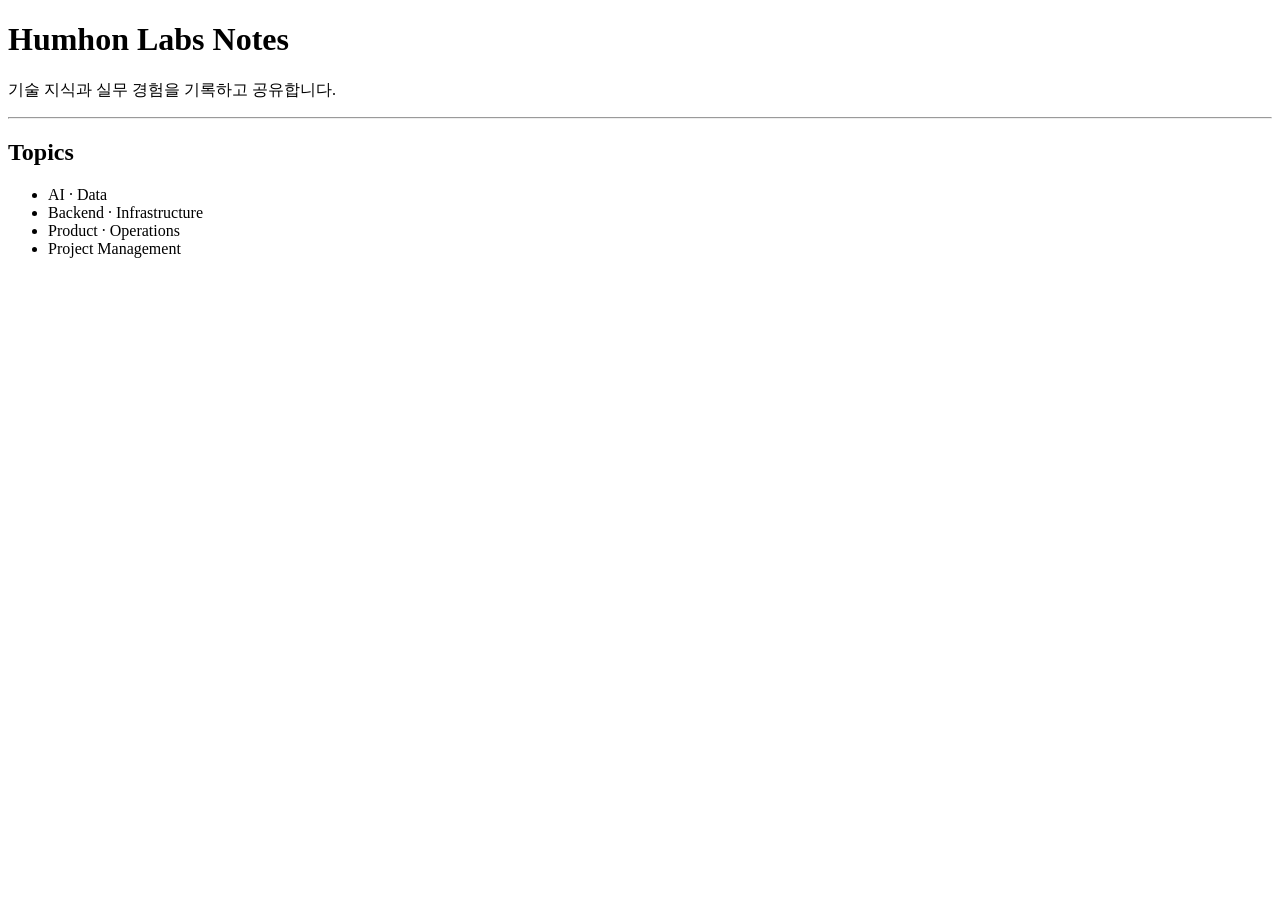
==== index.html @ 0d0e8475 "Add initial index.html for Humhon Labs Notes" ====
<!doctype html>
<html lang="ko">
<head>
  <meta charset="UTF-8" />
  <meta name="viewport" content="width=device-width, initial-scale=1.0" />
  <title>Humhon Labs Notes</title>
</head>
<body>
  <h1>Humhon Labs Notes</h1>
  <p>기술 지식과 실무 경험을 기록하고 공유합니다.</p>

  <hr />

  <h2>Topics</h2>
  <ul>
    <li>AI · Data</li>
    <li>Backend · Infrastructure</li>
    <li>Product · Operations</li>
    <li>Project Management</li>
  </ul>
</body>
</html>
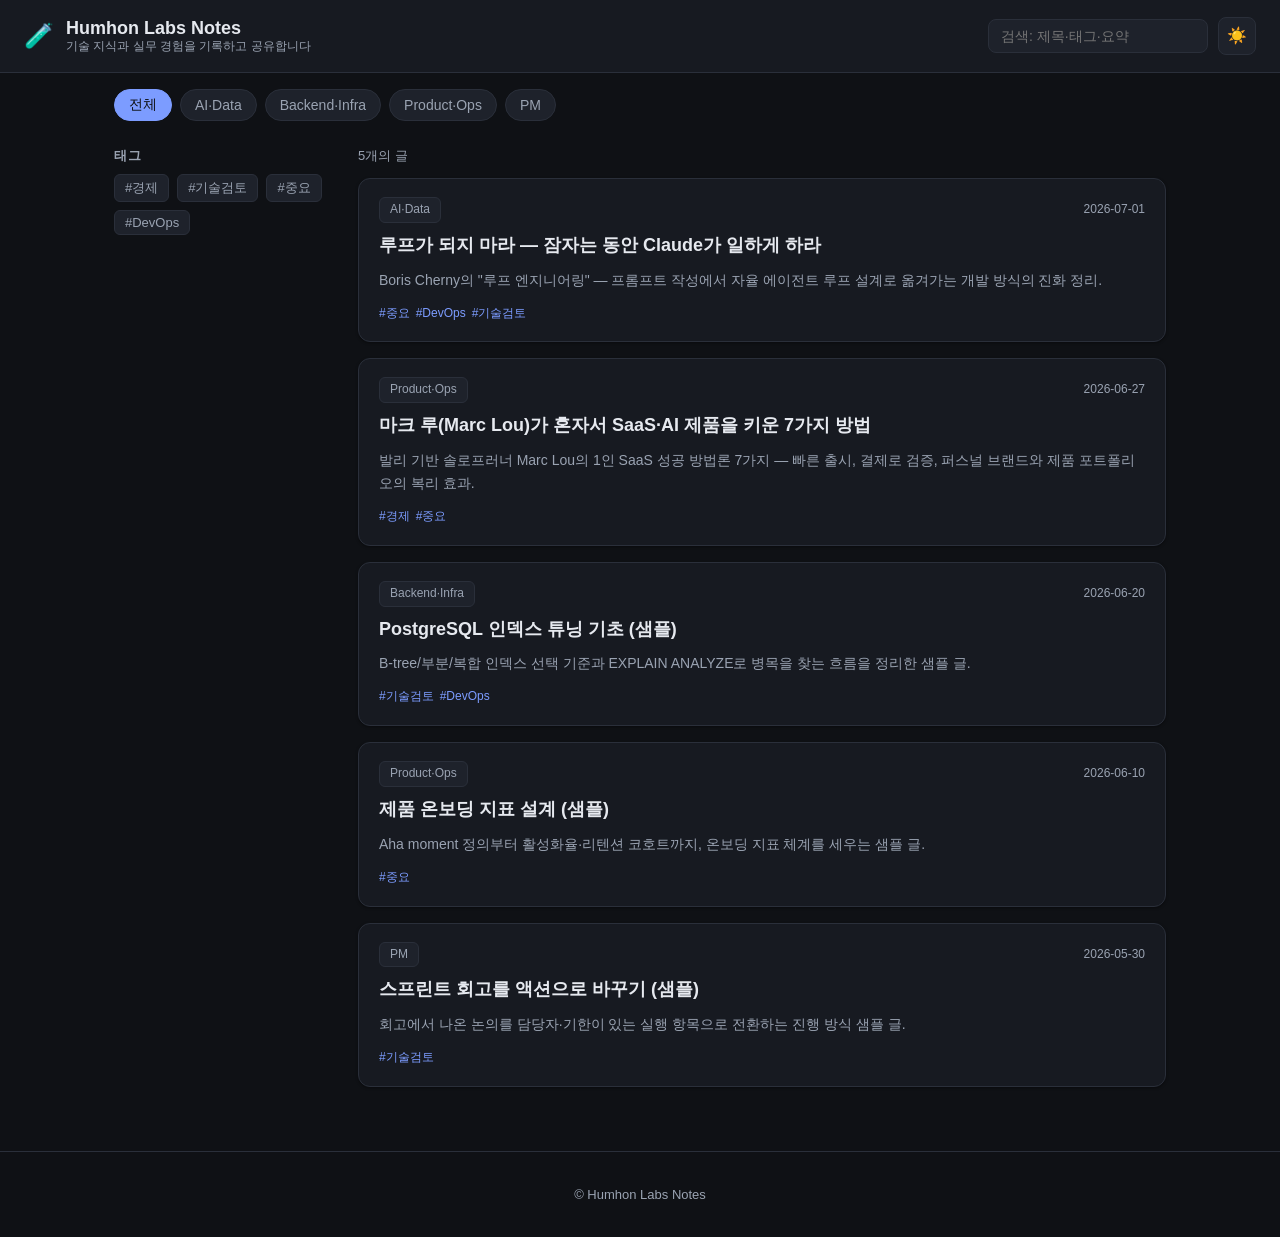
==== commit ea7dee7c: "feat: add list page with category/tag/search filters and theme toggle Co-Authored-By: Claude Opus 4." ====
--- a/index.html
+++ b/index.html
@@ -4,19 +4,48 @@
   <meta charset="UTF-8" />
   <meta name="viewport" content="width=device-width, initial-scale=1.0" />
   <title>Humhon Labs Notes</title>
+  <link rel="stylesheet" href="assets/style.css" />
+  <script>
+    (function () {
+      try { document.documentElement.setAttribute('data-theme', localStorage.getItem('labnotes-theme') || 'dark'); }
+      catch (e) { document.documentElement.setAttribute('data-theme', 'dark'); }
+    })();
+  </script>
 </head>
 <body>
-  <h1>Humhon Labs Notes</h1>
-  <p>기술 지식과 실무 경험을 기록하고 공유합니다.</p>
+  <header class="site-header">
+    <a class="brand" href="index.html">
+      <span class="brand-mark">🧪</span>
+      <span class="brand-text"><strong>Humhon Labs Notes</strong><small>기술 지식과 실무 경험을 기록하고 공유합니다</small></span>
+    </a>
+    <div class="header-actions">
+      <input id="search" type="search" placeholder="검색: 제목·태그·요약" aria-label="글 검색" />
+      <button id="theme-toggle" class="icon-btn" type="button" aria-label="테마 전환">🌙</button>
+    </div>
+  </header>
 
-  <hr />
+  <nav id="category-nav" class="category-nav" aria-label="카테고리"></nav>
 
-  <h2>Topics</h2>
-  <ul>
-    <li>AI · Data</li>
-    <li>Backend · Infrastructure</li>
-    <li>Product · Operations</li>
-    <li>Project Management</li>
-  </ul>
+  <main class="layout">
+    <aside class="sidebar">
+      <div class="sidebar-head">
+        <h2>태그</h2>
+        <button id="clear-tags" class="text-btn" type="button" style="display:none">초기화</button>
+      </div>
+      <div id="tag-filter" class="tag-filter"></div>
+    </aside>
+
+    <section class="content">
+      <div id="result-count" class="result-count" aria-live="polite"></div>
+      <div id="post-list" class="post-list"></div>
+      <p id="empty-state" class="empty" style="display:none">조건에 맞는 글이 없습니다.</p>
+    </section>
+  </main>
+
+  <footer class="site-footer">© Humhon Labs Notes</footer>
+
+  <script src="data/posts.js"></script>
+  <script src="assets/app.js"></script>
+  <script src="assets/theme.js"></script>
 </body>
 </html>
--- a/assets/style.css
+++ b/assets/style.css
@@ -0,0 +1,130 @@
+:root {
+  --bg: #0f1115;
+  --bg-elev: #171a21;
+  --bg-soft: #1e222b;
+  --border: #2a2f3a;
+  --text: #e6e9ef;
+  --text-dim: #9aa3b2;
+  --accent: #7c9cff;
+  --accent-ink: #0f1115;
+  --code-bg: #0b0d12;
+  --shadow: 0 1px 3px rgba(0,0,0,.4);
+}
+:root[data-theme="light"] {
+  --bg: #f7f8fa;
+  --bg-elev: #ffffff;
+  --bg-soft: #eef1f5;
+  --border: #dfe3ea;
+  --text: #1a1f29;
+  --text-dim: #5b6472;
+  --accent: #3355dd;
+  --accent-ink: #ffffff;
+  --code-bg: #f0f2f6;
+  --shadow: 0 1px 3px rgba(0,0,0,.08);
+}
+
+* { box-sizing: border-box; }
+html { -webkit-text-size-adjust: 100%; }
+body {
+  margin: 0;
+  font-family: -apple-system, BlinkMacSystemFont, "Segoe UI", "Apple SD Gothic Neo", "Malgun Gothic", "Noto Sans KR", sans-serif;
+  background: var(--bg);
+  color: var(--text);
+  line-height: 1.65;
+}
+a { color: var(--accent); text-decoration: none; }
+a:hover { text-decoration: underline; }
+
+.site-header {
+  display: flex; align-items: center; justify-content: space-between; gap: 16px;
+  padding: 16px 24px; border-bottom: 1px solid var(--border);
+  background: var(--bg-elev); position: sticky; top: 0; z-index: 10;
+}
+.brand { display: flex; align-items: center; gap: 12px; color: var(--text); }
+.brand:hover { text-decoration: none; }
+.brand-mark { font-size: 24px; }
+.brand-text { display: flex; flex-direction: column; line-height: 1.2; }
+.brand-text strong { font-size: 18px; }
+.brand-text small { color: var(--text-dim); font-size: 12px; }
+.header-actions { display: flex; align-items: center; gap: 10px; }
+#search {
+  background: var(--bg-soft); border: 1px solid var(--border); color: var(--text);
+  border-radius: 8px; padding: 8px 12px; min-width: 220px; font-size: 14px;
+}
+#search:focus { outline: 2px solid var(--accent); outline-offset: 1px; }
+.icon-btn {
+  background: var(--bg-soft); border: 1px solid var(--border); color: var(--text);
+  border-radius: 8px; width: 38px; height: 38px; font-size: 16px; cursor: pointer;
+}
+.icon-btn:focus-visible, .cat-btn:focus-visible, .tag-chip:focus-visible, .card:focus-visible {
+  outline: 2px solid var(--accent); outline-offset: 2px;
+}
+.text-btn { background: none; border: none; color: var(--accent); cursor: pointer; font-size: 14px; padding: 6px 8px; }
+
+.category-nav { display: flex; flex-wrap: wrap; gap: 8px; padding: 16px 24px 0; max-width: 1100px; margin: 0 auto; }
+.cat-btn {
+  background: var(--bg-soft); border: 1px solid var(--border); color: var(--text-dim);
+  border-radius: 999px; padding: 6px 14px; font-size: 14px; cursor: pointer;
+}
+.cat-btn.active { background: var(--accent); color: var(--accent-ink); border-color: var(--accent); }
+
+.layout { display: grid; grid-template-columns: 220px 1fr; gap: 24px; max-width: 1100px; margin: 0 auto; padding: 24px; }
+.layout.single { grid-template-columns: 1fr; max-width: 820px; }
+.sidebar-head { display: flex; align-items: center; justify-content: space-between; }
+.sidebar h2 { font-size: 13px; text-transform: uppercase; letter-spacing: .05em; color: var(--text-dim); margin: 0 0 8px; }
+.tag-filter { display: flex; flex-wrap: wrap; gap: 8px; }
+.tag-chip {
+  background: var(--bg-soft); border: 1px solid var(--border); color: var(--text-dim);
+  border-radius: 6px; padding: 4px 10px; font-size: 13px; cursor: pointer;
+}
+.tag-chip.active { background: var(--accent); color: var(--accent-ink); border-color: var(--accent); }
+
+.result-count { color: var(--text-dim); font-size: 13px; margin-bottom: 12px; }
+.post-list { display: grid; gap: 16px; }
+.card {
+  display: block; background: var(--bg-elev); border: 1px solid var(--border);
+  border-radius: 12px; padding: 18px 20px; color: var(--text); box-shadow: var(--shadow);
+  transition: border-color .15s, transform .15s;
+}
+.card:hover { text-decoration: none; border-color: var(--accent); transform: translateY(-2px); }
+.card-top { display: flex; align-items: center; justify-content: space-between; margin-bottom: 8px; }
+.card h2 { margin: 4px 0 8px; font-size: 18px; }
+.badge { background: var(--bg-soft); border: 1px solid var(--border); color: var(--text-dim); border-radius: 6px; padding: 2px 10px; font-size: 12px; }
+.card time { color: var(--text-dim); font-size: 12px; }
+.summary { color: var(--text-dim); margin: 0 0 12px; font-size: 14px; }
+.tags { display: flex; flex-wrap: wrap; gap: 6px; }
+.tag { color: var(--accent); font-size: 12px; }
+.empty { color: var(--text-dim); text-align: center; padding: 48px 0; }
+
+.post-meta h1 { font-size: 26px; margin: 8px 0 12px; }
+.post-meta .source { display: inline-block; margin-top: 10px; font-size: 14px; }
+.post-body { margin-top: 24px; }
+.back { margin-top: 40px; }
+
+.markdown h2 { margin-top: 32px; border-bottom: 1px solid var(--border); padding-bottom: 6px; }
+.markdown h3 { margin-top: 24px; }
+.markdown p, .markdown li { font-size: 15px; }
+.markdown blockquote {
+  margin: 16px 0; padding: 12px 16px; background: var(--bg-soft);
+  border-left: 4px solid var(--accent); border-radius: 8px; color: var(--text);
+}
+.markdown blockquote p { margin: 6px 0; }
+.markdown table { border-collapse: collapse; width: 100%; margin: 16px 0; font-size: 14px; display: block; overflow-x: auto; }
+.markdown th, .markdown td { border: 1px solid var(--border); padding: 8px 12px; text-align: left; }
+.markdown th { background: var(--bg-soft); }
+.markdown pre { background: var(--code-bg); border: 1px solid var(--border); border-radius: 10px; padding: 16px; overflow-x: auto; }
+.markdown code { font-family: "SFMono-Regular", Consolas, "Liberation Mono", monospace; font-size: 13.5px; }
+.markdown p code, .markdown li code { background: var(--bg-soft); padding: 1px 6px; border-radius: 4px; }
+.markdown pre code { background: none; padding: 0; }
+.markdown details { background: var(--bg-soft); border: 1px solid var(--border); border-radius: 8px; padding: 8px 14px; margin: 16px 0; }
+.markdown summary { cursor: pointer; font-weight: 600; }
+.markdown a { text-decoration: underline; }
+.notice { background: var(--bg-soft); border: 1px solid var(--border); border-radius: 8px; padding: 16px; color: var(--text-dim); }
+
+.site-footer { text-align: center; color: var(--text-dim); font-size: 13px; padding: 32px 0; border-top: 1px solid var(--border); margin-top: 40px; }
+
+@media (max-width: 720px) {
+  .layout { grid-template-columns: 1fr; }
+  .site-header { flex-wrap: wrap; }
+  #search { min-width: 0; flex: 1; }
+}
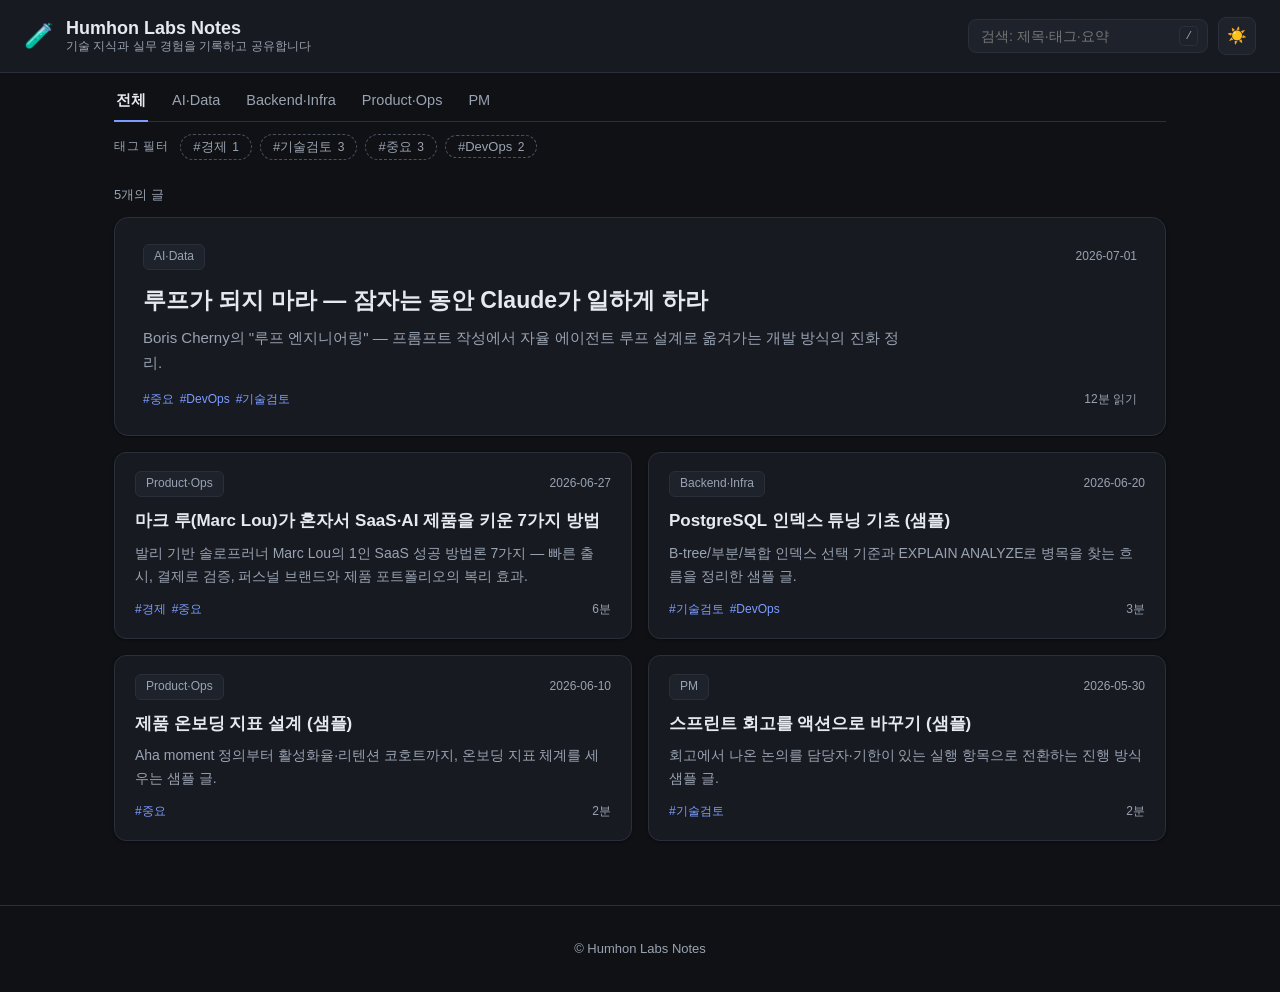
==== commit 73ea5abb: "디자인 개선" ====
--- a/index.html
+++ b/index.html
@@ -13,33 +13,38 @@
   </script>
 </head>
 <body>
+  <a class="skip-link" href="#content">본문으로 건너뛰기</a>
   <header class="site-header">
     <a class="brand" href="index.html">
       <span class="brand-mark">🧪</span>
-      <span class="brand-text"><strong>Humhon Labs Notes</strong><small>기술 지식과 실무 경험을 기록하고 공유합니다</small></span>
+      <div class="brand-text"><h1>Humhon Labs Notes</h1><small>기술 지식과 실무 경험을 기록하고 공유합니다</small></div>
     </a>
     <div class="header-actions">
-      <input id="search" type="search" placeholder="검색: 제목·태그·요약" aria-label="글 검색" />
+      <div class="search-wrap">
+        <input id="search" type="search" placeholder="검색: 제목·태그·요약" aria-label="글 검색" />
+        <span class="kbd-hint" aria-hidden="true">/</span>
+      </div>
       <button id="theme-toggle" class="icon-btn" type="button" aria-label="테마 전환">🌙</button>
     </div>
   </header>
 
-  <nav id="category-nav" class="category-nav" aria-label="카테고리"></nav>
+  <nav class="filters" aria-label="필터">
+    <div id="category-nav" class="category-nav"></div>
+    <div class="tag-row">
+      <span class="tag-row-label">태그 필터</span>
+      <span id="tag-filter" class="tag-filter"></span>
+      <button id="clear-tags" class="text-btn" type="button" style="display:none">초기화</button>
+    </div>
+  </nav>
 
-  <main class="layout">
-    <aside class="sidebar">
-      <div class="sidebar-head">
-        <h2>태그</h2>
-        <button id="clear-tags" class="text-btn" type="button" style="display:none">초기화</button>
-      </div>
-      <div id="tag-filter" class="tag-filter"></div>
-    </aside>
-
-    <section class="content">
-      <div id="result-count" class="result-count" aria-live="polite"></div>
-      <div id="post-list" class="post-list"></div>
-      <p id="empty-state" class="empty" style="display:none">조건에 맞는 글이 없습니다.</p>
-    </section>
+  <main id="content" class="list-main" tabindex="-1">
+    <div id="result-count" class="result-count" aria-live="polite"></div>
+    <div id="featured"></div>
+    <ul id="post-list" class="post-grid"></ul>
+    <div id="empty-state" class="empty" style="display:none">
+      <p>조건에 맞는 글이 없습니다.</p>
+      <button id="reset-all" class="reset-btn" type="button">필터 초기화</button>
+    </div>
   </main>
 
   <footer class="site-footer">© Humhon Labs Notes</footer>
--- a/assets/style.css
+++ b/assets/style.css
@@ -8,6 +8,7 @@
   --accent: #7c9cff;
   --accent-ink: #0f1115;
   --code-bg: #0b0d12;
+  --border-strong: #4a5262;
   --shadow: 0 1px 3px rgba(0,0,0,.4);
 }
 :root[data-theme="light"] {
@@ -20,6 +21,7 @@
   --accent: #3355dd;
   --accent-ink: #ffffff;
   --code-bg: #f0f2f6;
+  --border-strong: #aab2c0;
   --shadow: 0 1px 3px rgba(0,0,0,.08);
 }
 
@@ -43,88 +45,183 @@
 .brand { display: flex; align-items: center; gap: 12px; color: var(--text); }
 .brand:hover { text-decoration: none; }
 .brand-mark { font-size: 24px; }
+.skip-link {
+  position: absolute; left: -9999px; top: 0; z-index: 20;
+  background: var(--accent); color: var(--accent-ink); padding: 8px 16px;
+  border-radius: 0 0 8px 0; font-size: 14px;
+}
+.skip-link:focus { left: 0; }
+
 .brand-text { display: flex; flex-direction: column; line-height: 1.2; }
-.brand-text strong { font-size: 18px; }
+.brand-text strong, .brand-text h1 { font-size: 18px; margin: 0; line-height: inherit; }
 .brand-text small { color: var(--text-dim); font-size: 12px; }
 .header-actions { display: flex; align-items: center; gap: 10px; }
+.search-wrap { position: relative; display: flex; align-items: center; }
 #search {
   background: var(--bg-soft); border: 1px solid var(--border); color: var(--text);
-  border-radius: 8px; padding: 8px 12px; min-width: 220px; font-size: 14px;
+  border-radius: 8px; padding: 8px 34px 8px 12px; min-width: 240px; font-size: 14px;
 }
 #search:focus { outline: 2px solid var(--accent); outline-offset: 1px; }
+.kbd-hint {
+  position: absolute; right: 10px; border: 1px solid var(--border); border-radius: 4px;
+  padding: 0 5px; font-size: 11px; color: var(--text-dim); font-family: monospace;
+}
 .icon-btn {
   background: var(--bg-soft); border: 1px solid var(--border); color: var(--text);
   border-radius: 8px; width: 38px; height: 38px; font-size: 16px; cursor: pointer;
 }
-.icon-btn:focus-visible, .cat-btn:focus-visible, .tag-chip:focus-visible, .card:focus-visible {
+.icon-btn:focus-visible, .cat-tab:focus-visible, .tag-chip:focus-visible,
+.card:focus-visible, .mini-card:focus-visible, .pn-card:focus-visible,
+.toc-link:focus-visible, .copy-btn:focus-visible, .reset-btn:focus-visible,
+.text-btn:focus-visible {
   outline: 2px solid var(--accent); outline-offset: 2px;
 }
 .text-btn { background: none; border: none; color: var(--accent); cursor: pointer; font-size: 14px; padding: 6px 8px; }
 
-.category-nav { display: flex; flex-wrap: wrap; gap: 8px; padding: 16px 24px 0; max-width: 1100px; margin: 0 auto; }
-.cat-btn {
-  background: var(--bg-soft); border: 1px solid var(--border); color: var(--text-dim);
-  border-radius: 999px; padding: 6px 14px; font-size: 14px; cursor: pointer;
-}
-.cat-btn.active { background: var(--accent); color: var(--accent-ink); border-color: var(--accent); }
-
-.layout { display: grid; grid-template-columns: 220px 1fr; gap: 24px; max-width: 1100px; margin: 0 auto; padding: 24px; }
-.layout.single { grid-template-columns: 1fr; max-width: 820px; }
-.sidebar-head { display: flex; align-items: center; justify-content: space-between; }
-.sidebar h2 { font-size: 13px; text-transform: uppercase; letter-spacing: .05em; color: var(--text-dim); margin: 0 0 8px; }
-.tag-filter { display: flex; flex-wrap: wrap; gap: 8px; }
+.read-progress {
+  position: absolute; left: 0; bottom: -1px; height: 3px;
+  background: var(--accent); width: 0%; transition: width .1s linear;
+}
+
+.filters { display: flex; flex-direction: column; gap: 12px; padding: 8px 24px 0; max-width: 1100px; margin: 0 auto; }
+.category-nav { display: flex; flex-wrap: wrap; gap: 22px; border-bottom: 1px solid var(--border); }
+.cat-tab {
+  background: none; border: none; cursor: pointer; font-size: 14.5px; color: var(--text-dim);
+  padding: 10px 2px; margin-bottom: -1px; border-bottom: 2px solid transparent;
+}
+.cat-tab.active { border-bottom-color: var(--accent); color: var(--text); font-weight: 600; }
+
+.tag-row { display: flex; flex-wrap: wrap; gap: 8px; align-items: center; }
+.tag-row-label { color: var(--text-dim); font-size: 12px; text-transform: uppercase; letter-spacing: .05em; margin-right: 4px; }
+.tag-filter { display: contents; }
 .tag-chip {
-  background: var(--bg-soft); border: 1px solid var(--border); color: var(--text-dim);
-  border-radius: 6px; padding: 4px 10px; font-size: 13px; cursor: pointer;
-}
-.tag-chip.active { background: var(--accent); color: var(--accent-ink); border-color: var(--accent); }
-
+  background: transparent; border: 1px dashed var(--border-strong); color: var(--text-dim);
+  border-radius: 999px; padding: 3px 12px; font-size: 13px; cursor: pointer; white-space: nowrap;
+}
+.tag-chip.active { background: var(--accent); color: var(--accent-ink); border: 1px solid var(--accent); }
+.tag-count { font-size: 12px; margin-left: 2px; }
+
+.list-main { max-width: 1100px; margin: 0 auto; padding: 24px; }
 .result-count { color: var(--text-dim); font-size: 13px; margin-bottom: 12px; }
-.post-list { display: grid; gap: 16px; }
+.post-grid { display: grid; grid-template-columns: 1fr 1fr; gap: 16px; list-style: none; margin: 0; padding: 0; }
+.post-grid > li, .related-grid > li { display: flex; }
+.post-grid > li > .card, .related-grid > li > .mini-card { width: 100%; }
 .card {
-  display: block; background: var(--bg-elev); border: 1px solid var(--border);
+  display: flex; flex-direction: column; background: var(--bg-elev); border: 1px solid var(--border);
   border-radius: 12px; padding: 18px 20px; color: var(--text); box-shadow: var(--shadow);
   transition: border-color .15s, transform .15s;
 }
 .card:hover { text-decoration: none; border-color: var(--accent); transform: translateY(-2px); }
-.card-top { display: flex; align-items: center; justify-content: space-between; margin-bottom: 8px; }
-.card h2 { margin: 4px 0 8px; font-size: 18px; }
+.card-top { display: flex; align-items: center; gap: 8px; margin-bottom: 8px; }
+.card-top time, .post-info { color: var(--text-dim); font-size: 12px; margin-left: auto; white-space: nowrap; }
+.card h2 { margin: 4px 0 8px; font-size: 17px; line-height: 1.45; }
 .badge { background: var(--bg-soft); border: 1px solid var(--border); color: var(--text-dim); border-radius: 6px; padding: 2px 10px; font-size: 12px; }
-.card time { color: var(--text-dim); font-size: 12px; }
-.summary { color: var(--text-dim); margin: 0 0 12px; font-size: 14px; }
+.summary { color: var(--text-dim); margin: 0 0 12px; font-size: 14px; flex: 1; }
+.card-foot { display: flex; align-items: baseline; justify-content: space-between; gap: 12px; }
 .tags { display: flex; flex-wrap: wrap; gap: 6px; }
 .tag { color: var(--accent); font-size: 12px; }
-.empty { color: var(--text-dim); text-align: center; padding: 48px 0; }
-
-.post-meta h1 { font-size: 26px; margin: 8px 0 12px; }
-.post-meta .source { display: inline-block; margin-top: 10px; font-size: 14px; }
+.read-min { color: var(--text-dim); font-size: 12px; white-space: nowrap; }
+
+.card.featured { border-radius: 14px; padding: 26px 28px; margin-bottom: 16px; }
+.card.featured .card-top { margin-bottom: 10px; }
+.card.featured h2 { margin: 4px 0 10px; font-size: 23px; line-height: 1.4; }
+.card.featured .summary { font-size: 15px; margin-bottom: 14px; max-width: 760px; flex: none; }
+
+.empty { display: flex; flex-direction: column; gap: 12px; align-items: center; text-align: center; padding: 48px 0; }
+.empty p { color: var(--text-dim); margin: 0; }
+.reset-btn {
+  background: var(--bg-soft); border: 1px solid var(--border); color: var(--accent);
+  border-radius: 8px; padding: 8px 16px; font-size: 14px; cursor: pointer;
+}
+
+.post-layout { display: grid; grid-template-columns: 200px minmax(0, 1fr); gap: 32px; max-width: 1080px; margin: 0 auto; padding: 24px; }
+.section-label { font-size: 12px; text-transform: uppercase; letter-spacing: .06em; color: var(--text-dim); margin-bottom: 10px; }
+.toc { align-self: start; position: sticky; top: 88px; }
+.toc-details summary.section-label { margin-bottom: 10px; }
+@media (min-width: 861px) {
+  .toc-details summary { pointer-events: none; list-style: none; }
+  .toc-details summary::-webkit-details-marker { display: none; }
+}
+@media (max-width: 860px) {
+  .toc-details summary { cursor: pointer; }
+}
+.toc-list { display: flex; flex-direction: column; border-left: 1px solid var(--border); }
+.toc-link {
+  display: block; padding: 5px 12px; font-size: 13px; line-height: 1.45; cursor: pointer;
+  color: var(--text-dim); border-left: 2px solid transparent; margin-left: -1px;
+}
+.toc-link:hover { text-decoration: none; color: var(--text); }
+.toc-link.active { color: var(--accent); border-left-color: var(--accent); font-weight: 600; }
+
+.post-meta h1 { font-size: 27px; margin: 8px 0 12px; line-height: 1.45; }
+.post-meta .source { display: inline-block; margin-top: 10px; font-size: 14px; text-decoration: underline; }
 .post-body { margin-top: 24px; }
-.back { margin-top: 40px; }
-
-.markdown h2 { margin-top: 32px; border-bottom: 1px solid var(--border); padding-bottom: 6px; }
-.markdown h3 { margin-top: 24px; }
-.markdown p, .markdown li { font-size: 15px; }
+
+.post-footer { border-top: 1px solid var(--border); margin-top: 40px; padding-top: 24px; }
+.post-footer .section-label { margin-bottom: 12px; }
+.related-grid { display: grid; grid-template-columns: 1fr 1fr; gap: 12px; list-style: none; margin: 0; padding: 0; }
+.mini-card {
+  background: var(--bg-elev); border: 1px solid var(--border); border-radius: 10px;
+  padding: 14px 16px; color: var(--text); transition: border-color .15s;
+}
+.mini-card:hover { text-decoration: none; border-color: var(--accent); }
+.mini-top { display: flex; gap: 8px; align-items: center; margin-bottom: 6px; }
+.mini-top .badge { padding: 1px 8px; font-size: 11px; }
+.mini-top .read-min { font-size: 11px; }
+.mini-title { font-size: 14.5px; font-weight: 600; line-height: 1.45; }
+.no-related { color: var(--text-dim); font-size: 13px; margin: 0; }
+
+.prev-next { display: flex; justify-content: space-between; gap: 12px; margin-top: 20px; }
+.pn-card {
+  flex: 1; max-width: 48%; background: var(--bg-elev); border: 1px solid var(--border);
+  border-radius: 10px; padding: 12px 16px; color: var(--text); transition: border-color .15s;
+}
+.pn-card:hover { text-decoration: none; border-color: var(--accent); }
+.pn-card.next { margin-left: auto; text-align: right; }
+.pn-label { color: var(--text-dim); font-size: 12px; margin-bottom: 4px; }
+.pn-title { font-size: 14px; font-weight: 600; line-height: 1.4; overflow: hidden; text-overflow: ellipsis; white-space: nowrap; }
+
+.markdown h1 { display: none; }
+.markdown h2 { margin-top: 32px; border-bottom: 1px solid var(--border); padding-bottom: 6px; font-size: 21px; scroll-margin-top: 90px; }
+.markdown h3 { margin-top: 24px; font-size: 17px; }
+.markdown p, .markdown li { font-size: 15.5px; line-height: 1.75; }
 .markdown blockquote {
   margin: 16px 0; padding: 12px 16px; background: var(--bg-soft);
   border-left: 4px solid var(--accent); border-radius: 8px; color: var(--text);
 }
 .markdown blockquote p { margin: 6px 0; }
-.markdown table { border-collapse: collapse; width: 100%; margin: 16px 0; font-size: 14px; display: block; overflow-x: auto; }
+.markdown .table-wrap { overflow-x: auto; margin: 16px 0; }
+.markdown table { border-collapse: collapse; width: 100%; margin: 16px 0; font-size: 14px; }
+.markdown .table-wrap table { margin: 0; }
 .markdown th, .markdown td { border: 1px solid var(--border); padding: 8px 12px; text-align: left; }
 .markdown th { background: var(--bg-soft); }
-.markdown pre { background: var(--code-bg); border: 1px solid var(--border); border-radius: 10px; padding: 16px; overflow-x: auto; }
+.markdown pre { background: var(--code-bg); border: 1px solid var(--border); border-radius: 10px; padding: 16px; overflow-x: auto; position: relative; }
 .markdown code { font-family: "SFMono-Regular", Consolas, "Liberation Mono", monospace; font-size: 13.5px; }
 .markdown p code, .markdown li code { background: var(--bg-soft); padding: 1px 6px; border-radius: 4px; }
 .markdown pre code { background: none; padding: 0; }
 .markdown details { background: var(--bg-soft); border: 1px solid var(--border); border-radius: 8px; padding: 8px 14px; margin: 16px 0; }
 .markdown summary { cursor: pointer; font-weight: 600; }
 .markdown a { text-decoration: underline; }
+.copy-btn {
+  position: absolute; top: 8px; right: 8px; background: var(--bg-soft); border: 1px solid var(--border);
+  color: var(--text-dim); border-radius: 6px; padding: 2px 10px; font-size: 12px; cursor: pointer; font-family: inherit;
+}
+.copy-btn.copied { color: var(--accent); }
 .notice { background: var(--bg-soft); border: 1px solid var(--border); border-radius: 8px; padding: 16px; color: var(--text-dim); }
 
 .site-footer { text-align: center; color: var(--text-dim); font-size: 13px; padding: 32px 0; border-top: 1px solid var(--border); margin-top: 40px; }
 
+@media (max-width: 860px) {
+  .post-layout { grid-template-columns: minmax(0, 1fr); gap: 16px; }
+  .toc { position: static; }
+}
 @media (max-width: 720px) {
-  .layout { grid-template-columns: 1fr; }
   .site-header { flex-wrap: wrap; }
-  #search { min-width: 0; flex: 1; }
-}
+  .header-actions { flex: 1 1 100%; }
+  .search-wrap { flex: 1; }
+  #search { min-width: 0; width: 100%; }
+  .post-grid, .related-grid { grid-template-columns: 1fr; }
+  .prev-next { flex-direction: column; }
+  .pn-card { max-width: none; }
+  .pn-card.next { margin-left: 0; }
+}
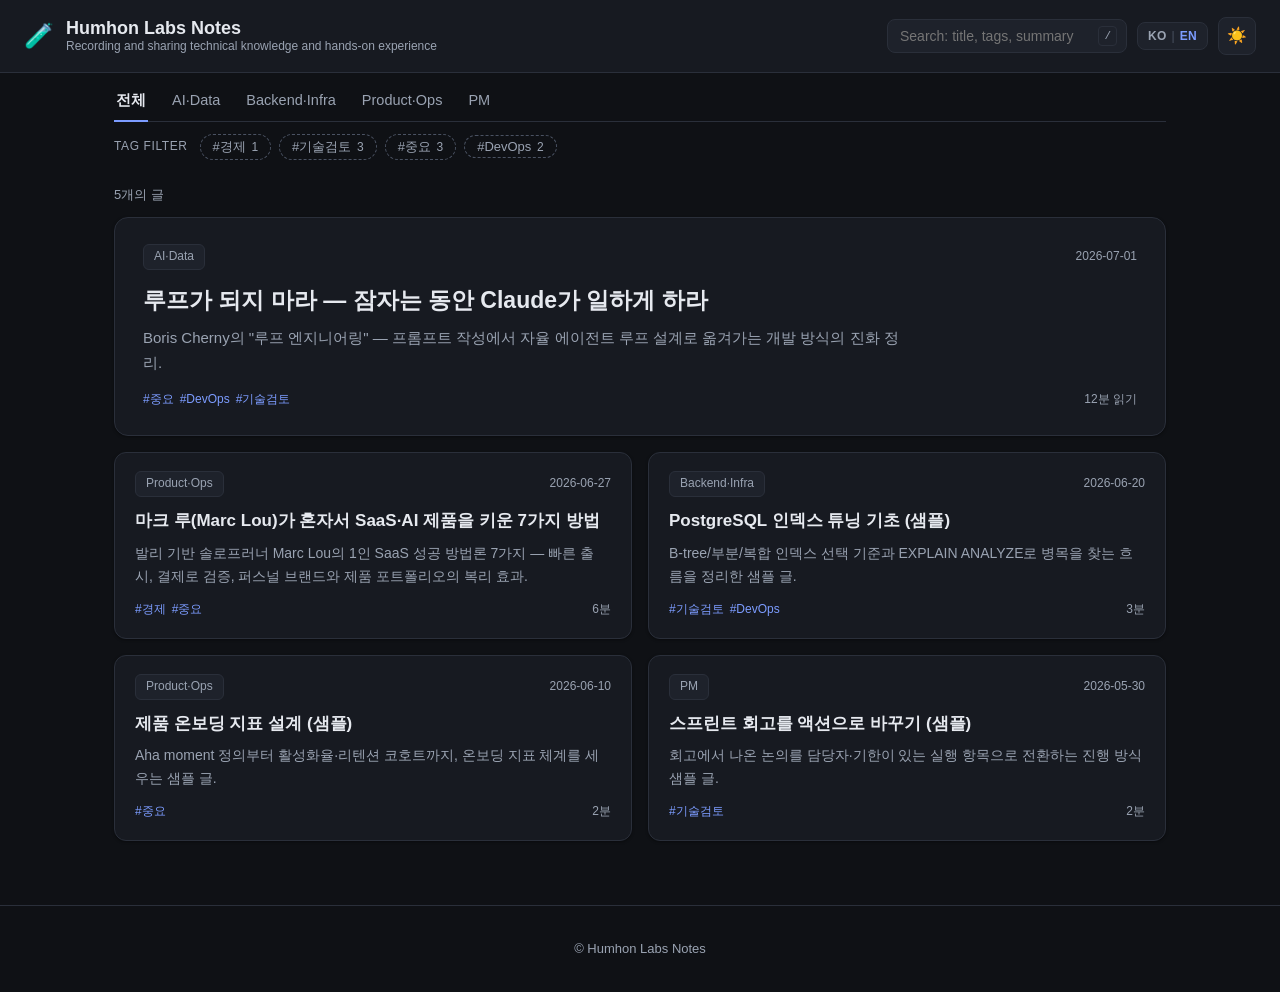
==== commit fb02a165: "feat(i18n): add lang.js core, KO/EN toggle, and static UI translation Co-Authored-By: Claude Opus 4." ====
--- a/index.html
+++ b/index.html
@@ -11,29 +11,41 @@
       catch (e) { document.documentElement.setAttribute('data-theme', 'dark'); }
     })();
   </script>
+  <script>
+    (function () {
+      function detect() {
+        try { var s = localStorage.getItem('labnotes-lang'); if (s === 'ko' || s === 'en') return s; } catch (e) {}
+        try { var n = (navigator.languages && navigator.languages[0]) || navigator.language || ''; if (n.toLowerCase().indexOf('ko') === 0) return 'ko'; if (n) return 'en'; } catch (e) {}
+        return 'ko';
+      }
+      try { document.documentElement.setAttribute('data-lang', detect()); }
+      catch (e) { document.documentElement.setAttribute('data-lang', 'ko'); }
+    })();
+  </script>
 </head>
 <body>
-  <a class="skip-link" href="#content">본문으로 건너뛰기</a>
+  <a class="skip-link" href="#content" data-i18n="skip_to_content">본문으로 건너뛰기</a>
   <header class="site-header">
     <a class="brand" href="index.html">
       <span class="brand-mark">🧪</span>
-      <div class="brand-text"><h1>Humhon Labs Notes</h1><small>기술 지식과 실무 경험을 기록하고 공유합니다</small></div>
+      <div class="brand-text"><h1>Humhon Labs Notes</h1><small data-i18n="tagline">기술 지식과 실무 경험을 기록하고 공유합니다</small></div>
     </a>
     <div class="header-actions">
       <div class="search-wrap">
-        <input id="search" type="search" placeholder="검색: 제목·태그·요약" aria-label="글 검색" />
+        <input id="search" type="search" placeholder="검색: 제목·태그·요약" aria-label="글 검색" data-i18n-attr="placeholder:search_placeholder;aria-label:search_aria" />
         <span class="kbd-hint" aria-hidden="true">/</span>
       </div>
+      <button id="lang-toggle" class="lang-toggle" type="button" aria-label="언어 전환"></button>
       <button id="theme-toggle" class="icon-btn" type="button" aria-label="테마 전환">🌙</button>
     </div>
   </header>
 
-  <nav class="filters" aria-label="필터">
+  <nav class="filters" aria-label="필터" data-i18n-attr="aria-label:filters_aria">
     <div id="category-nav" class="category-nav"></div>
     <div class="tag-row">
-      <span class="tag-row-label">태그 필터</span>
+      <span class="tag-row-label" data-i18n="tag_filter_label">태그 필터</span>
       <span id="tag-filter" class="tag-filter"></span>
-      <button id="clear-tags" class="text-btn" type="button" style="display:none">초기화</button>
+      <button id="clear-tags" class="text-btn" type="button" style="display:none" data-i18n="clear">초기화</button>
     </div>
   </nav>
 
@@ -42,14 +54,15 @@
     <div id="featured"></div>
     <ul id="post-list" class="post-grid"></ul>
     <div id="empty-state" class="empty" style="display:none">
-      <p>조건에 맞는 글이 없습니다.</p>
-      <button id="reset-all" class="reset-btn" type="button">필터 초기화</button>
+      <p data-i18n="empty">조건에 맞는 글이 없습니다.</p>
+      <button id="reset-all" class="reset-btn" type="button" data-i18n="reset_filters">필터 초기화</button>
     </div>
   </main>
 
   <footer class="site-footer">© Humhon Labs Notes</footer>
 
   <script src="data/posts.js"></script>
+  <script src="assets/lang.js"></script>
   <script src="assets/app.js"></script>
   <script src="assets/theme.js"></script>
 </body>
--- a/assets/style.css
+++ b/assets/style.css
@@ -69,6 +69,20 @@
 .icon-btn {
   background: var(--bg-soft); border: 1px solid var(--border); color: var(--text);
   border-radius: 8px; width: 38px; height: 38px; font-size: 16px; cursor: pointer;
+}
+.lang-toggle {
+  background: var(--bg-soft); border: 1px solid var(--border);
+  color: var(--text-dim); border-radius: 8px; padding: 6px 10px;
+  font-size: 12px; font-weight: 600; letter-spacing: .02em; cursor: pointer;
+  display: inline-flex; align-items: center; gap: 5px;
+}
+.lang-toggle:focus-visible { outline: 2px solid var(--accent); outline-offset: 2px; }
+.lang-toggle .lang-opt.on { color: var(--accent); }
+.lang-toggle .lang-sep { color: var(--border-strong); font-weight: 400; }
+.lang-banner {
+  margin: 0 0 20px; padding: 10px 14px; border-radius: 8px;
+  background: var(--bg-soft); border: 1px solid var(--border);
+  color: var(--text-dim); font-size: 13.5px;
 }
 .icon-btn:focus-visible, .cat-tab:focus-visible, .tag-chip:focus-visible,
 .card:focus-visible, .mini-card:focus-visible, .pn-card:focus-visible,
